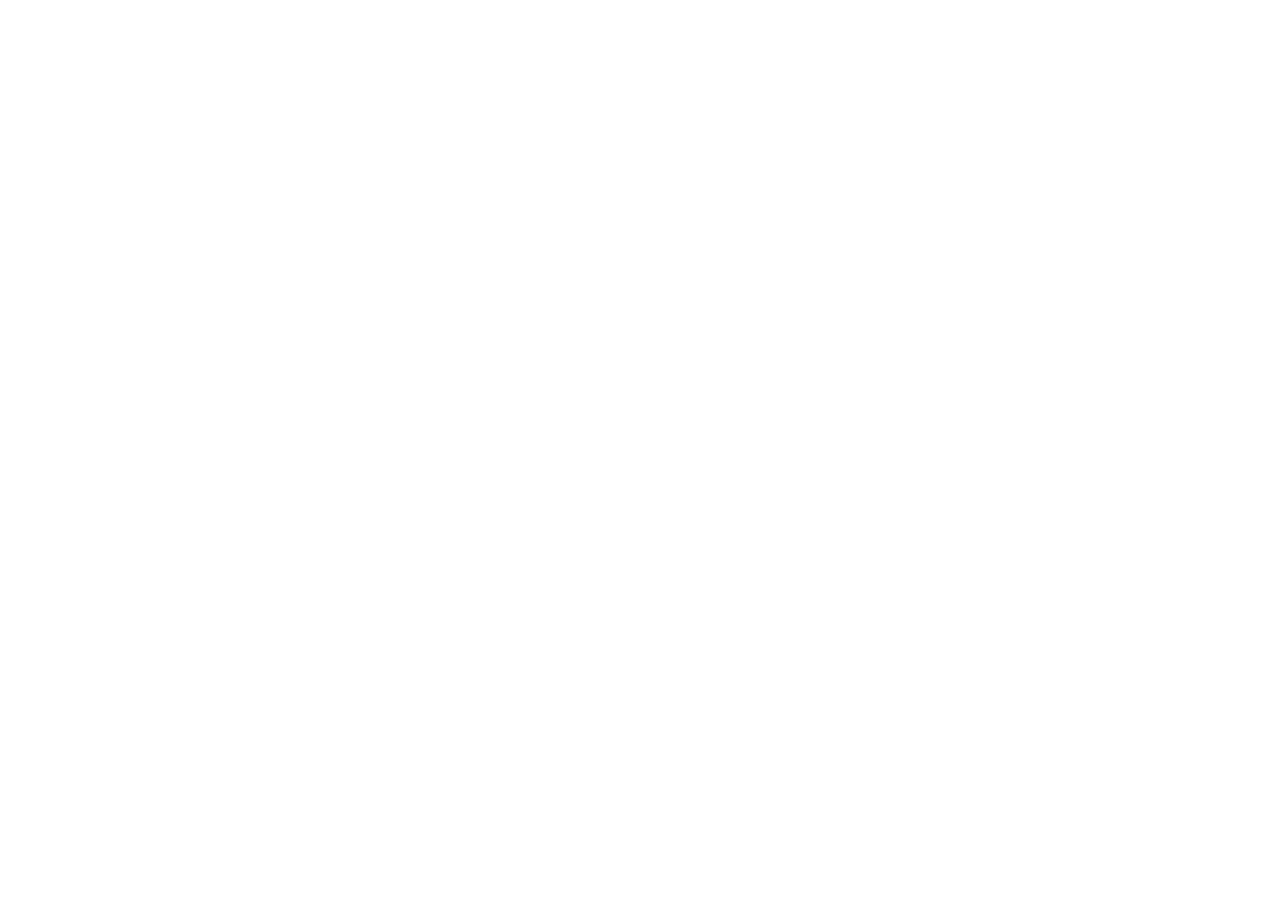
==== index.html @ a3f94c81 "[UPD] CREAZIONE FILE HTML E FILE CSS" ====
<!DOCTYPE html>
<html lang="en">
<head>
    <meta charset="UTF-8">
    <meta name="viewport" content="width=device-width, initial-scale=1.0">
    <title>Boolando</title>
    <link rel="stylesheet" href="style.css">
</head>
<body>
    
</body>
</html>
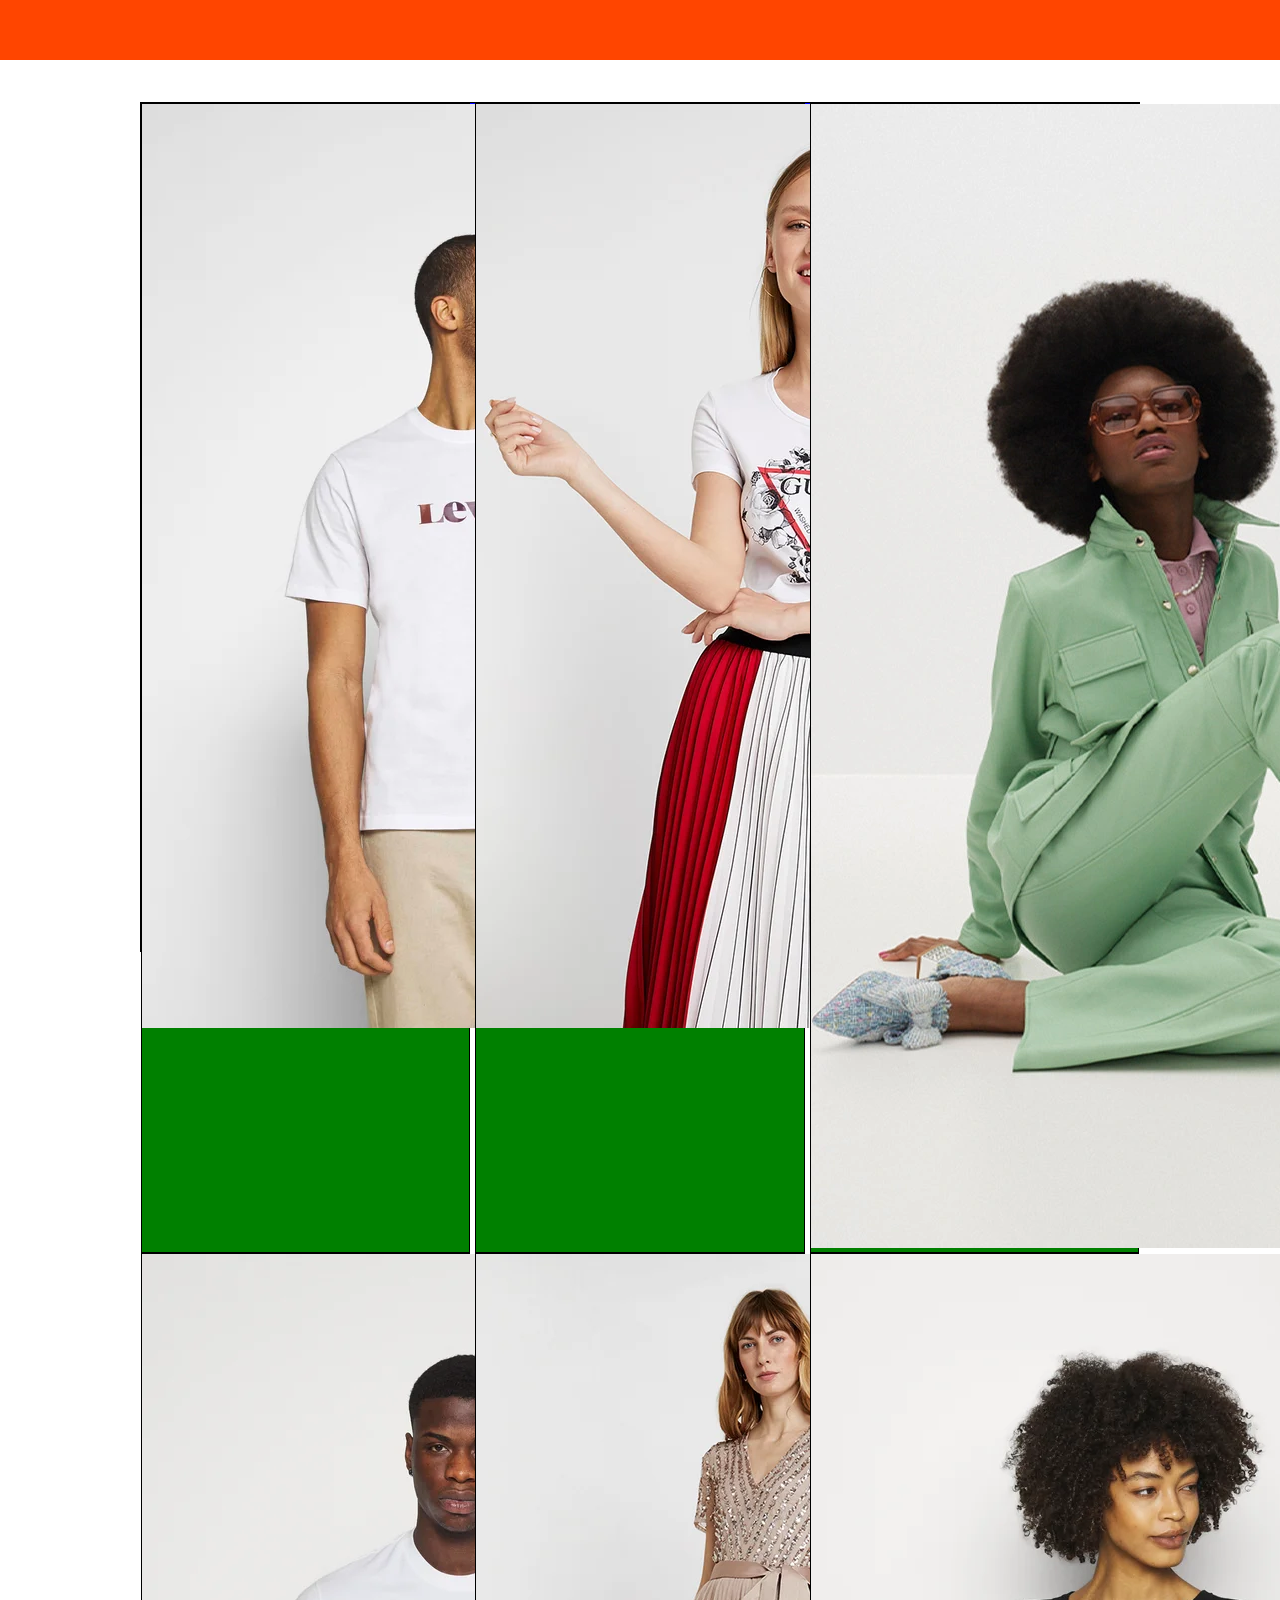
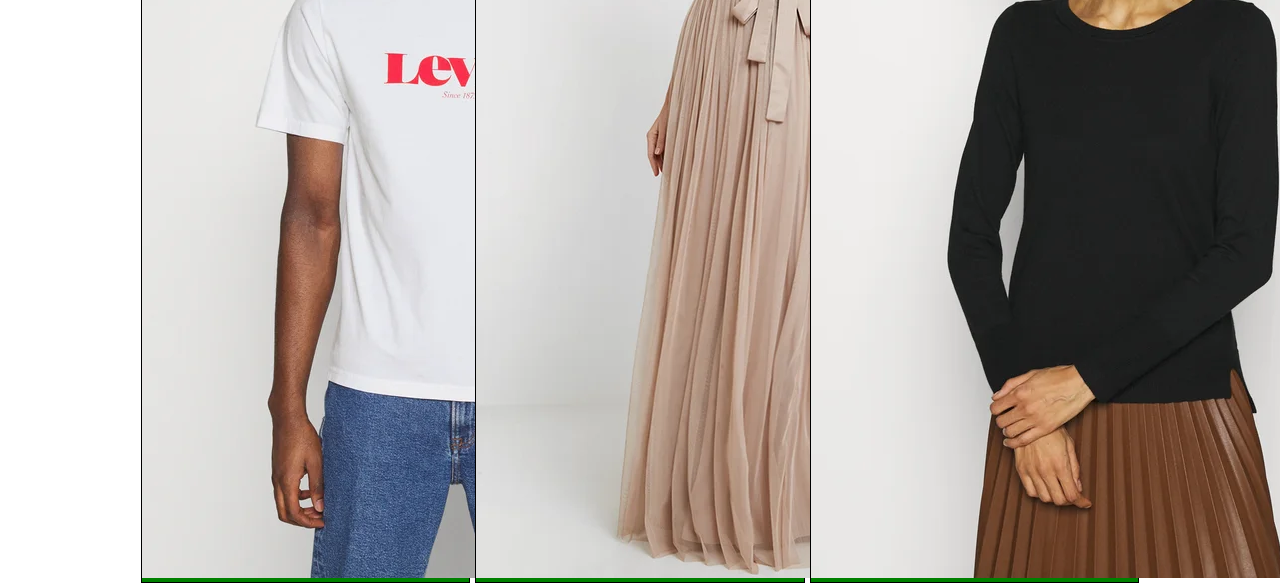
==== commit f547efe8: "[UPD] STRUTTURA CARD E CARICAMENTO FOTO" ====
--- a/index.html
+++ b/index.html
@@ -7,6 +7,44 @@
     <link rel="stylesheet" href="style.css">
 </head>
 <body>
+    <header>
+
+    </header>
+     <!-- struttura delle card e caricamento foto-->
+    <main>
+        <div class="container altezza-container bordo background-blu justify-space-between">
+            <div class="colonna-33 altezza-colonne background-green bordo">
+              <div class="card">
+                <img src="./img/1.webp" alt="">
+              </div>
+            </div>
+            <div class="colonna-33 altezza-colonne background-green bordo">
+             <div class="card">
+              <img src="./img/2.webp" alt="">
+             </div>
+            </div>
+            <div class="colonna-33 altezza-colonne background-green bordo">
+             <div class="card">
+              <img src="./img/3.webp" alt="">
+             </div>
+            </div>
+            <div class="colonna-33 altezza-colonne background-green bordo">
+             <div class="card">
+              <img src="./img/4.webp" alt="">
+             </div>
+            </div>
+            <div class="colonna-33 altezza-colonne background-green bordo">
+             <div class="card">
+              <img src="./img/5.webp" alt="">
+             </div>
+            </div>
+            <div class="colonna-33 altezza-colonne background-green bordo">
+             <div class="card">
+              <img src="./img/6.webp" alt="">
+             </div>
+            </div>
+        </div>
+    </main>
     
 </body>
 </html>
--- a/style.css
+++ b/style.css
@@ -0,0 +1,59 @@
+*{
+    margin: 0;
+    padding :0;
+    box-sizing:border-box;
+}
+
+header {
+        background-color: orangered;
+        color: white;
+        padding : 10px 0;
+        position : fixed;
+        width : 100%;
+        height : 60px;
+}
+
+main {
+    padding-top: 8%;
+}
+
+.container {
+            max-width:1000px;
+            margin : 0 auto;
+            display : flex;
+            flex-wrap: wrap;
+}
+
+.background-blu {
+       background-color: blue;
+}
+
+.bordo {
+        border : 1px solid black;
+}
+
+.altezza-container {
+                    height : 850px;
+}
+
+/* suddivisione delle colonne */
+.colonna-33 {
+            width: 33%;
+}
+
+/* spazio tra le card */
+.justify-space-between {
+                        justify-content: space-between;
+}
+
+altezza-colonne {
+                 height : 250px;
+}
+
+.background-green {
+        background-color: green;
+}
+
+.card {
+       width : 100%;
+}
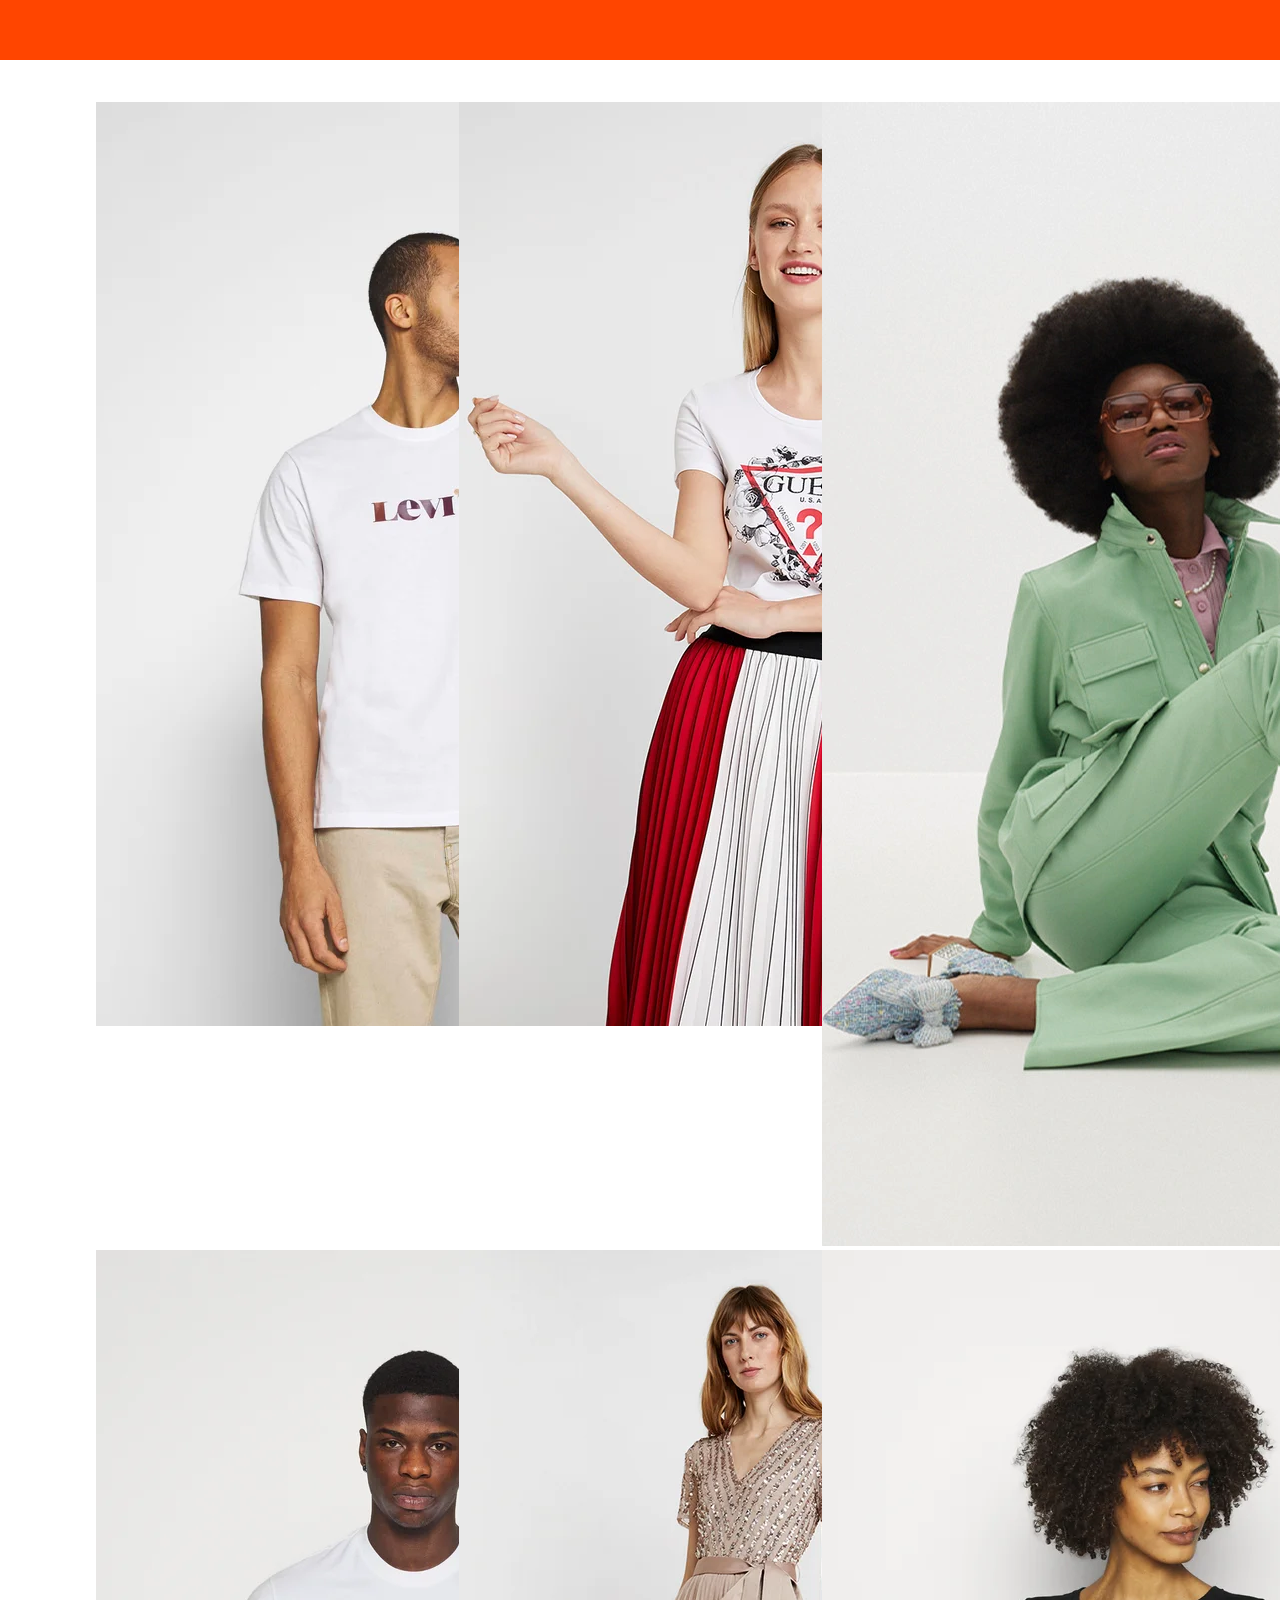
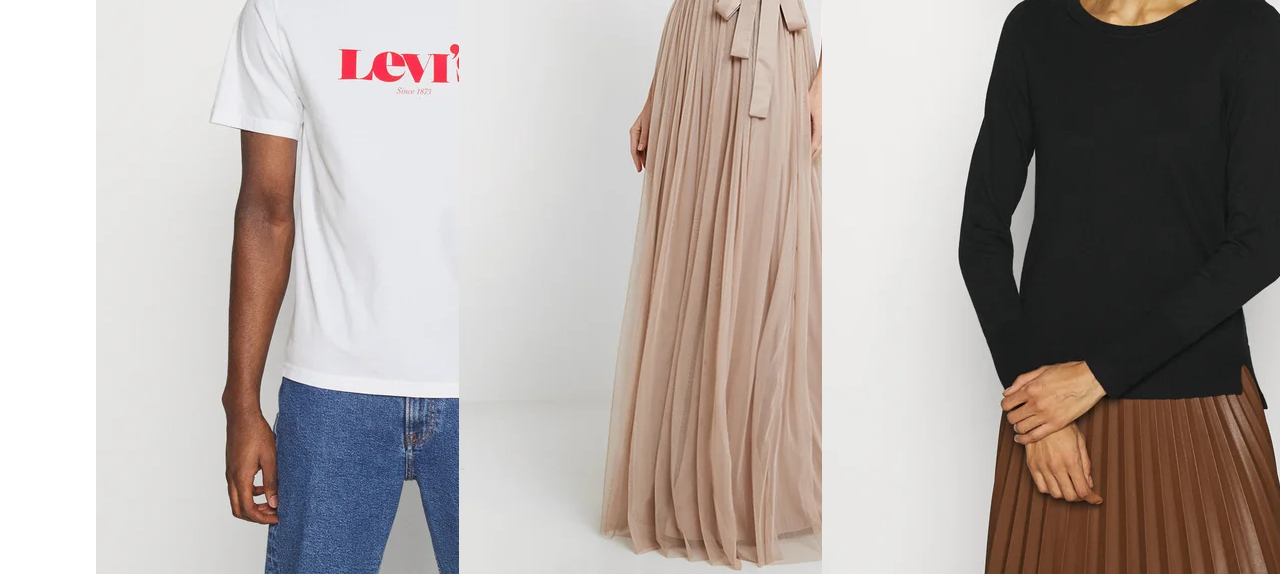
==== commit dfe64970: "[UPD] AGGIORNAMENTO AL CENTRO DELLE CARD" ====
--- a/index.html
+++ b/index.html
@@ -12,33 +12,33 @@
     </header>
      <!-- struttura delle card e caricamento foto-->
     <main>
-        <div class="container altezza-container bordo background-blu justify-space-between">
-            <div class="colonna-33 altezza-colonne background-green bordo">
+        <div class="container justify-content-center">
+            <div class="colonna-33 ">
               <div class="card">
                 <img src="./img/1.webp" alt="">
               </div>
             </div>
-            <div class="colonna-33 altezza-colonne background-green bordo">
+            <div class="colonna-33 ">
              <div class="card">
               <img src="./img/2.webp" alt="">
              </div>
             </div>
-            <div class="colonna-33 altezza-colonne background-green bordo">
+            <div class="colonna-33 ">
              <div class="card">
               <img src="./img/3.webp" alt="">
-             </div>
             </div>
-            <div class="colonna-33 altezza-colonne background-green bordo">
+            </div>
+            <div class="colonna-33 ">
              <div class="card">
               <img src="./img/4.webp" alt="">
              </div>
             </div>
-            <div class="colonna-33 altezza-colonne background-green bordo">
+            <div class="colonna-33 ">
              <div class="card">
               <img src="./img/5.webp" alt="">
              </div>
             </div>
-            <div class="colonna-33 altezza-colonne background-green bordo">
+            <div class="colonna-33 ">
              <div class="card">
               <img src="./img/6.webp" alt="">
              </div>
--- a/style.css
+++ b/style.css
@@ -18,12 +18,13 @@
 }
 
 .container {
-            max-width:1000px;
+            max-width:1100px;
             margin : 0 auto;
             display : flex;
             flex-wrap: wrap;
 }
 
+/* colore della struttura del container */
 .background-blu {
        background-color: blue;
 }
@@ -33,7 +34,7 @@
 }
 
 .altezza-container {
-                    height : 850px;
+                    height : 300px;
 }
 
 /* suddivisione delle colonne */
@@ -41,19 +42,24 @@
             width: 33%;
 }
 
-/* spazio tra le card */
-.justify-space-between {
-                        justify-content: space-between;
+/* allineamento verso il centro del contenitore */
+.justify-content-center {
+                        justify-content: center;
 }
 
 altezza-colonne {
-                 height : 250px;
+                 height : 500px;
 }
 
+/* colore della struttura delle card */
 .background-green {
         background-color: green;
 }
 
 .card {
        width : 100%;
+}
+
+.card-immagini {
+                max-width:100%;
 }
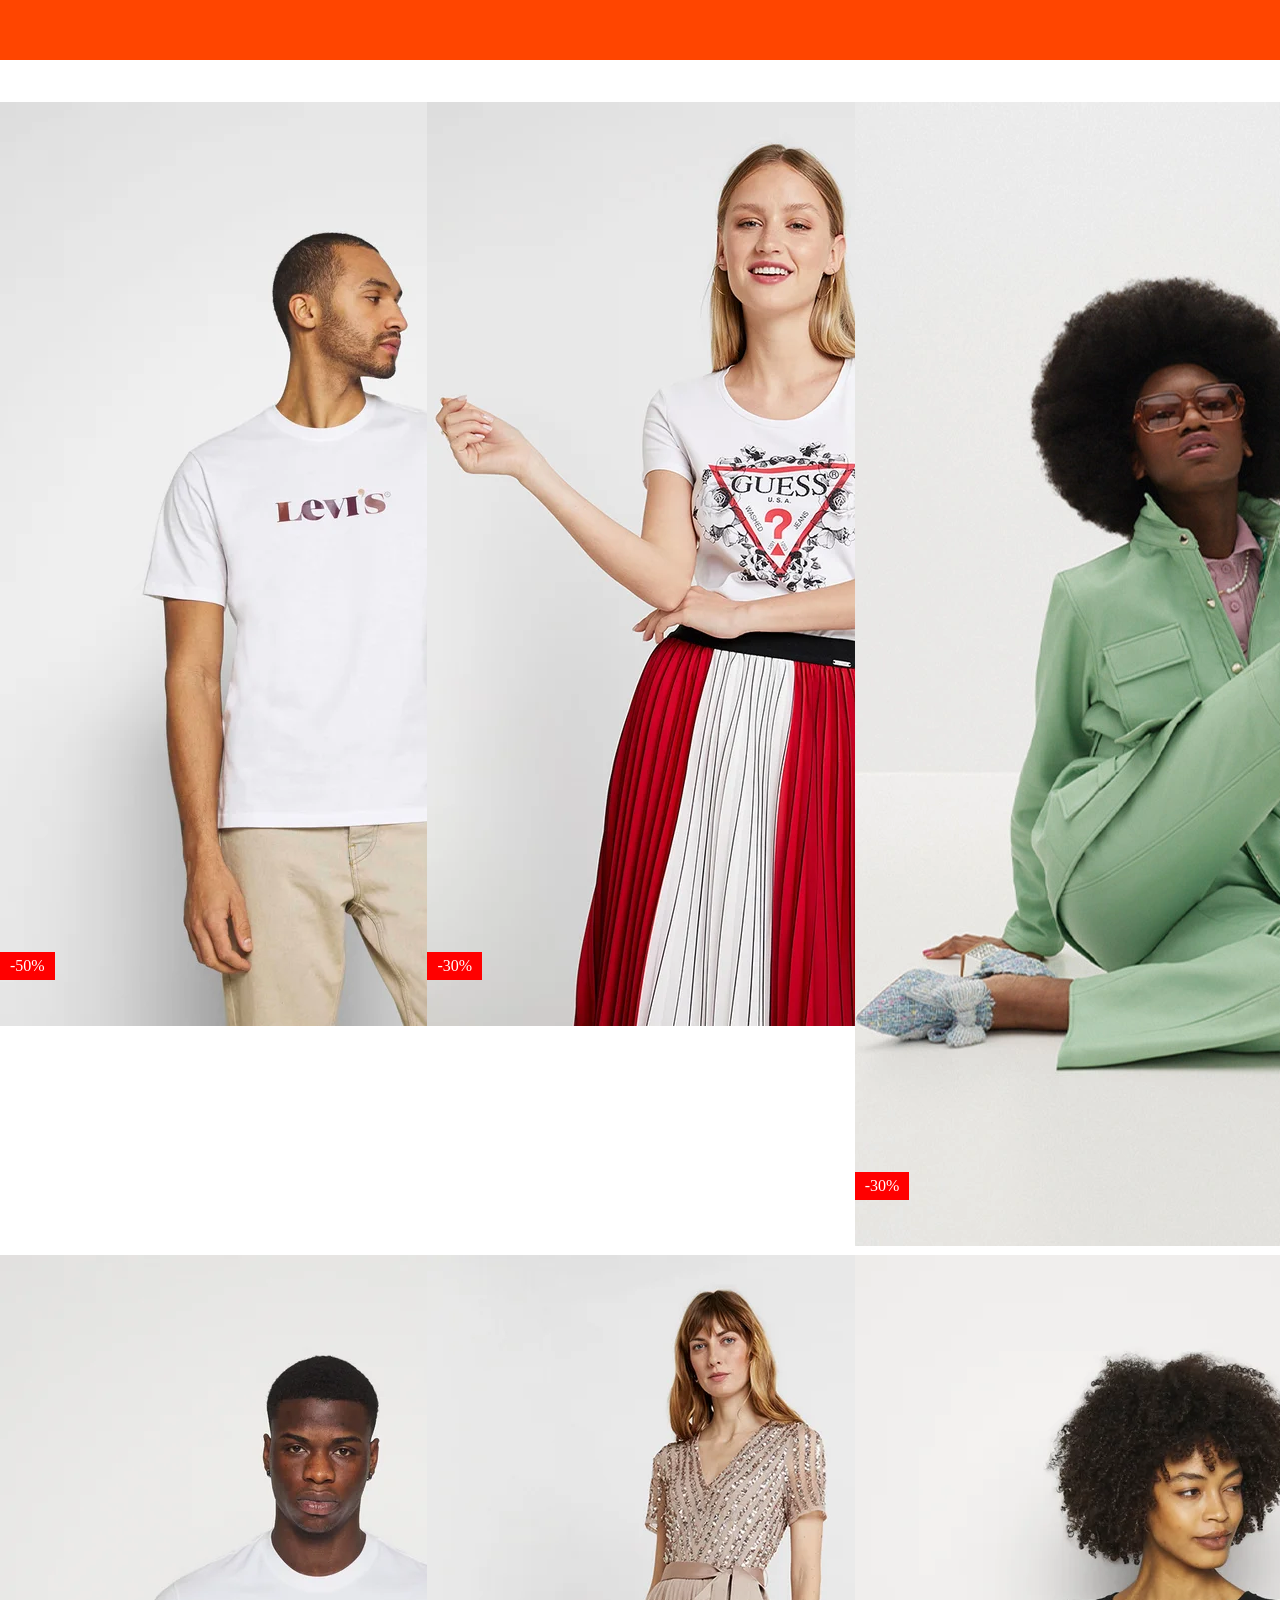
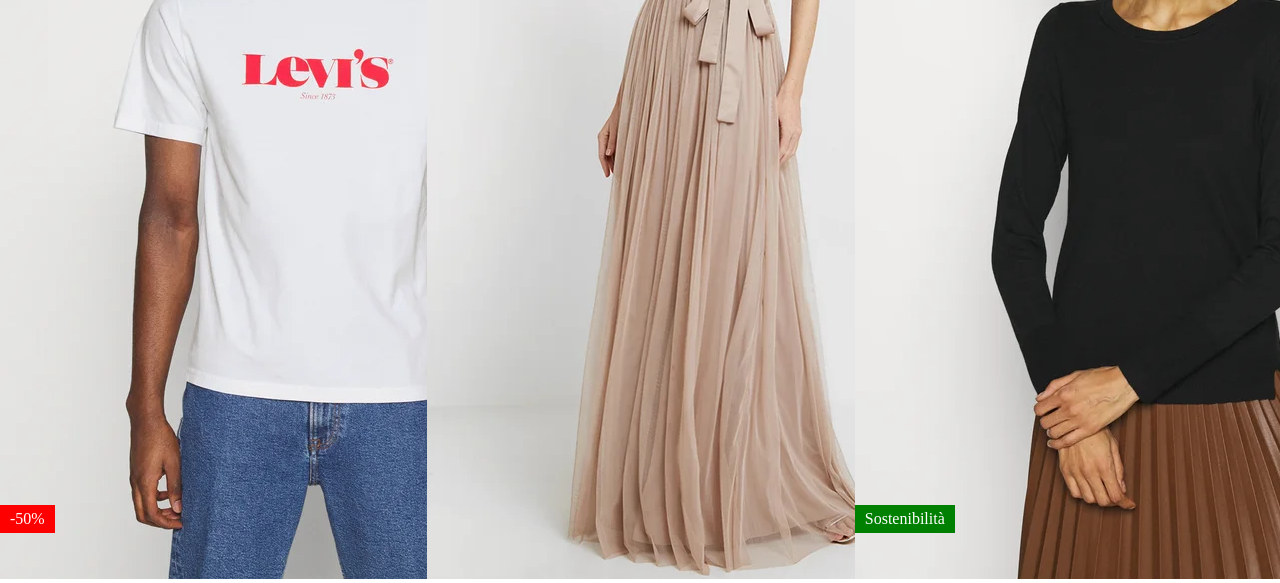
==== commit cf6aa7c9: "[UPD] PRIMA ETICHETTA AGGIUNTA" ====
--- a/index.html
+++ b/index.html
@@ -16,21 +16,33 @@
             <div class="colonna-33 ">
               <div class="card">
                 <img src="./img/1.webp" alt="">
+                <div class="etichetta etichetta-rossa">
+                  -50%
+                </div>
               </div>
             </div>
             <div class="colonna-33 ">
              <div class="card">
               <img src="./img/2.webp" alt="">
+               <div class="etichetta etichetta-rossa">
+               -30%
+               </div>
              </div>
             </div>
             <div class="colonna-33 ">
              <div class="card">
               <img src="./img/3.webp" alt="">
-            </div>
+              <div class="etichetta etichetta-rossa">
+              -30%
+              </div>
+             </div>
             </div>
             <div class="colonna-33 ">
              <div class="card">
               <img src="./img/4.webp" alt="">
+               <div class="etichetta etichetta-rossa">
+               -50%
+               </div>
              </div>
             </div>
             <div class="colonna-33 ">
@@ -41,7 +53,10 @@
             <div class="colonna-33 ">
              <div class="card">
               <img src="./img/6.webp" alt="">
-             </div>
+               <div class="etichetta etichetta-verde">
+               Sostenibilità
+               </div>
+              </div>
             </div>
         </div>
     </main>
--- a/style.css
+++ b/style.css
@@ -11,6 +11,7 @@
         position : fixed;
         width : 100%;
         height : 60px;
+        z-index : 1;
 }
 
 main {
@@ -18,23 +19,11 @@
 }
 
 .container {
-            max-width:1100px;
+            max-width:1400px;
             margin : 0 auto;
             display : flex;
             flex-wrap: wrap;
-}
-
-/* colore della struttura del container */
-.background-blu {
-       background-color: blue;
-}
-
-.bordo {
-        border : 1px solid black;
-}
-
-.altezza-container {
-                    height : 300px;
+            gap : 5px;
 }
 
 /* suddivisione delle colonne */
@@ -43,23 +32,33 @@
 }
 
 /* allineamento verso il centro del contenitore */
-.justify-content-center {
-                        justify-content: center;
+.justifi-content-center {
+                         justify-content: center;
 }
 
-altezza-colonne {
-                 height : 500px;
-}
-
-/* colore della struttura delle card */
-.background-green {
-        background-color: green;
-}
 
 .card {
        width : 100%;
+       position : relative;
 }
 
 .card-immagini {
                 max-width:100%;
+}
+
+.etichetta {
+            padding : 5px 10px;
+            color : white;
+            position : absolute;
+            bottom: 50px;
+            left : 0px;
+}
+
+
+.etichetta-rossa {
+                  background-color: red;
+}
+
+.etichetta-verde {
+                  background-color: green;
 }
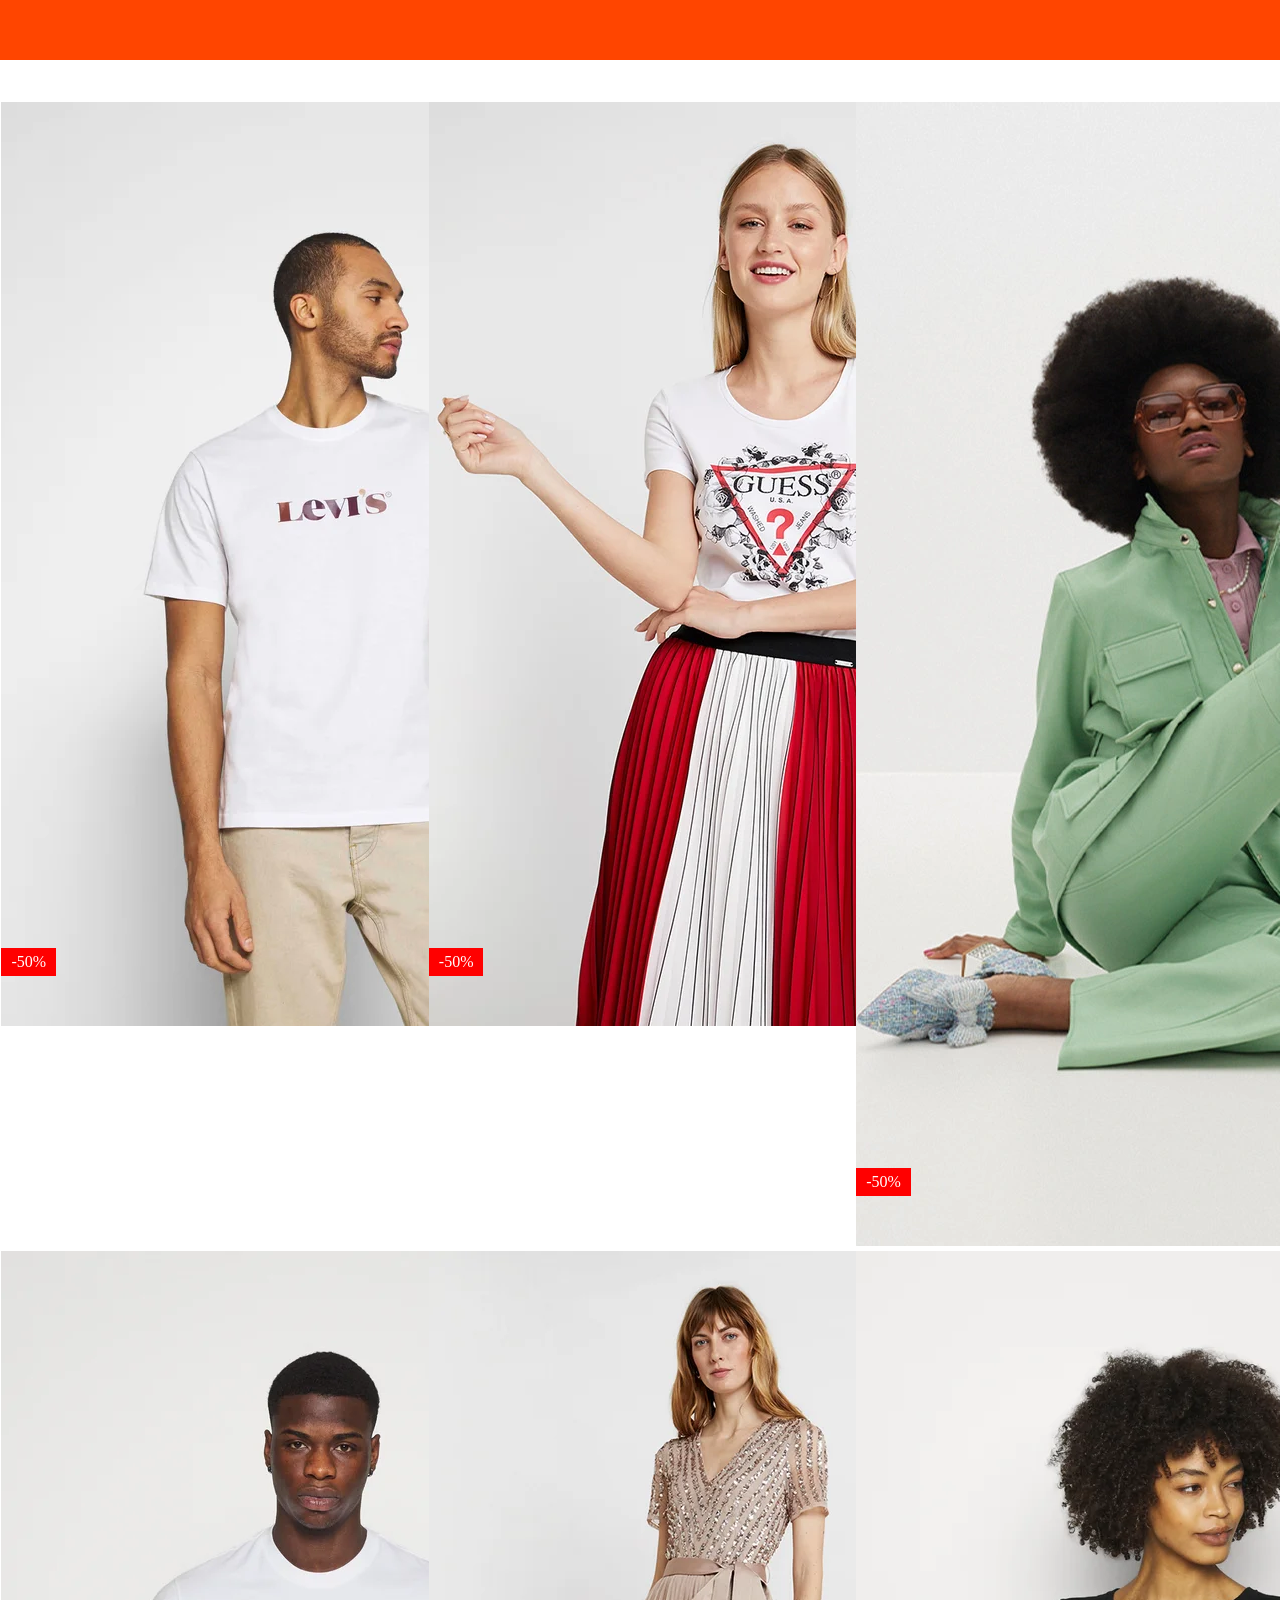
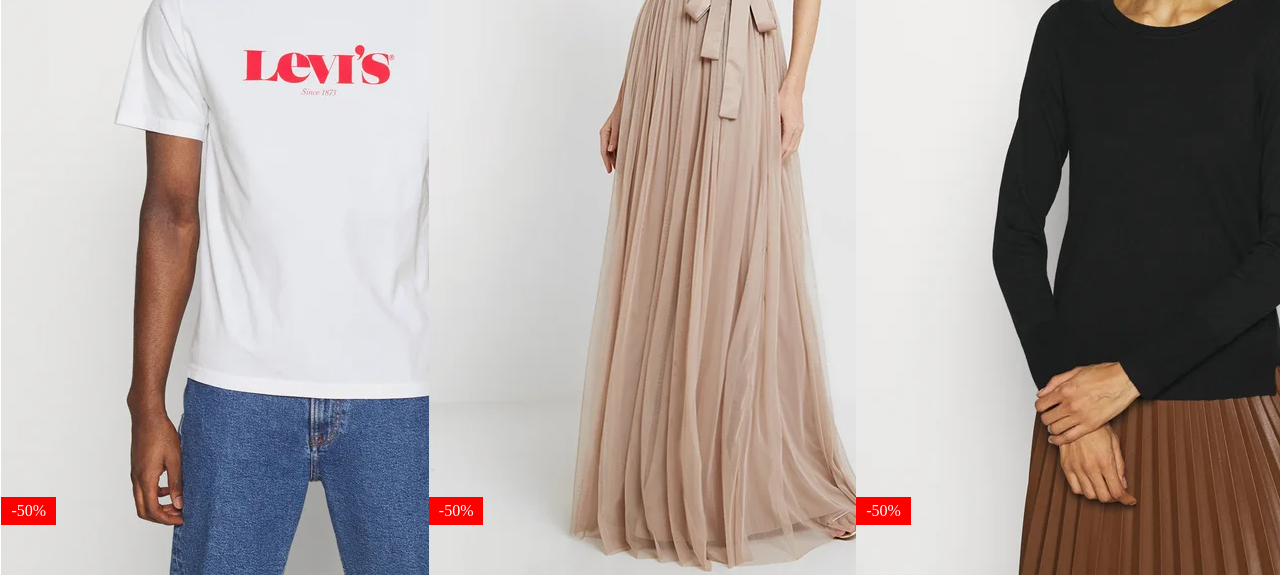
==== commit 4e00deaf: "[UPD] HOVER FATTO" ====
--- a/index.html
+++ b/index.html
@@ -8,54 +8,81 @@
 </head>
 <body>
     <header>
-
+      
     </header>
      <!-- struttura delle card e caricamento foto-->
     <main>
         <div class="container justify-content-center">
             <div class="colonna-33 ">
               <div class="card">
-                <img src="./img/1.webp" alt="">
-                <div class="etichetta etichetta-rossa">
-                  -50%
-                </div>
+                  <div class="card-immagine">
+                   <img class="fronte" src="./img/1.webp" alt="">
+                   <img class="retro" src="./img/1b.webp" alt="">
+                   <div class="etichetta etichetta-rossa">
+                   -50%
+                   </div>
+                   <div class="overlay"></div>
+                  </div>
               </div>
             </div>
             <div class="colonna-33 ">
-             <div class="card">
-              <img src="./img/2.webp" alt="">
-               <div class="etichetta etichetta-rossa">
-               -30%
-               </div>
-             </div>
+              <div class="card">
+                  <div class="card-immagine">
+                   <img class="fronte" src="./img/2.webp" alt="">
+                   <img class="retro" src="./img/2b.webp" alt="">
+                   <div class="etichetta etichetta-rossa">
+                   -50%
+                   </div>
+                   <div class="overlay"></div>
+                  </div>
+              </div>
             </div>
             <div class="colonna-33 ">
-             <div class="card">
-              <img src="./img/3.webp" alt="">
-              <div class="etichetta etichetta-rossa">
-              -30%
+              <div class="card">
+                  <div class="card-immagine">
+                   <img class="fronte" src="./img/3.webp" alt="">
+                   <img class="retro" src="./img/3b.webp" alt="">
+                   <div class="etichetta etichetta-rossa">
+                   -50%
+                   </div>
+                   <div class="overlay"></div>
+                  </div>
               </div>
-             </div>
             </div>
             <div class="colonna-33 ">
-             <div class="card">
-              <img src="./img/4.webp" alt="">
-               <div class="etichetta etichetta-rossa">
-               -50%
-               </div>
-             </div>
+              <div class="card">
+                  <div class="card-immagine">
+                   <img class="fronte" src="./img/4.webp" alt="">
+                   <img class="retro" src="./img/4b.webp" alt="">
+                   <div class="etichetta etichetta-rossa">
+                   -50%
+                   </div>
+                   <div class="overlay"></div>
+                  </div>
+              </div>
             </div>
             <div class="colonna-33 ">
-             <div class="card">
-              <img src="./img/5.webp" alt="">
-             </div>
+              <div class="card">
+                  <div class="card-immagine">
+                   <img class="fronte" src="./img/5.webp" alt="">
+                   <img class="retro" src="./img/5b.webp" alt="">
+                   <div class="etichetta etichetta-rossa">
+                   -50%
+                   </div>
+                   <div class="overlay"></div>
+                  </div>
+              </div>
             </div>
             <div class="colonna-33 ">
-             <div class="card">
-              <img src="./img/6.webp" alt="">
-               <div class="etichetta etichetta-verde">
-               Sostenibilità
-               </div>
+              <div class="card">
+                  <div class="card-immagine">
+                   <img class="fronte" src="./img/6.webp" alt="">
+                   <img class="retro" src="./img/6b.webp" alt="">
+                   <div class="etichetta etichetta-rossa">
+                   -50%
+                   </div>
+                   <div class="overlay"></div>
+                  </div>
               </div>
             </div>
         </div>
--- a/style.css
+++ b/style.css
@@ -32,7 +32,7 @@
 }
 
 /* allineamento verso il centro del contenitore */
-.justifi-content-center {
+.justify-content-center {
                          justify-content: center;
 }
 
@@ -61,4 +61,35 @@
 
 .etichetta-verde {
                   background-color: green;
+}
+
+.overlay {
+          width : 100%;
+          height : 100%;
+          background-color: rgba(0,0,0,0.5);
+          position : absolute;
+          top : 0;
+          color: white;
+          font-size : 30px;
+          opacity : 0;
+}
+
+.card:hover .overlay {
+                      opacity : 1;
+}
+
+.card:hover .fronte {
+                     display : none;
+}
+
+.card:hover .retro {
+    display : block;
+}
+
+.fronte {
+         display: block;
+}
+
+.retro {
+    display: none;
 }
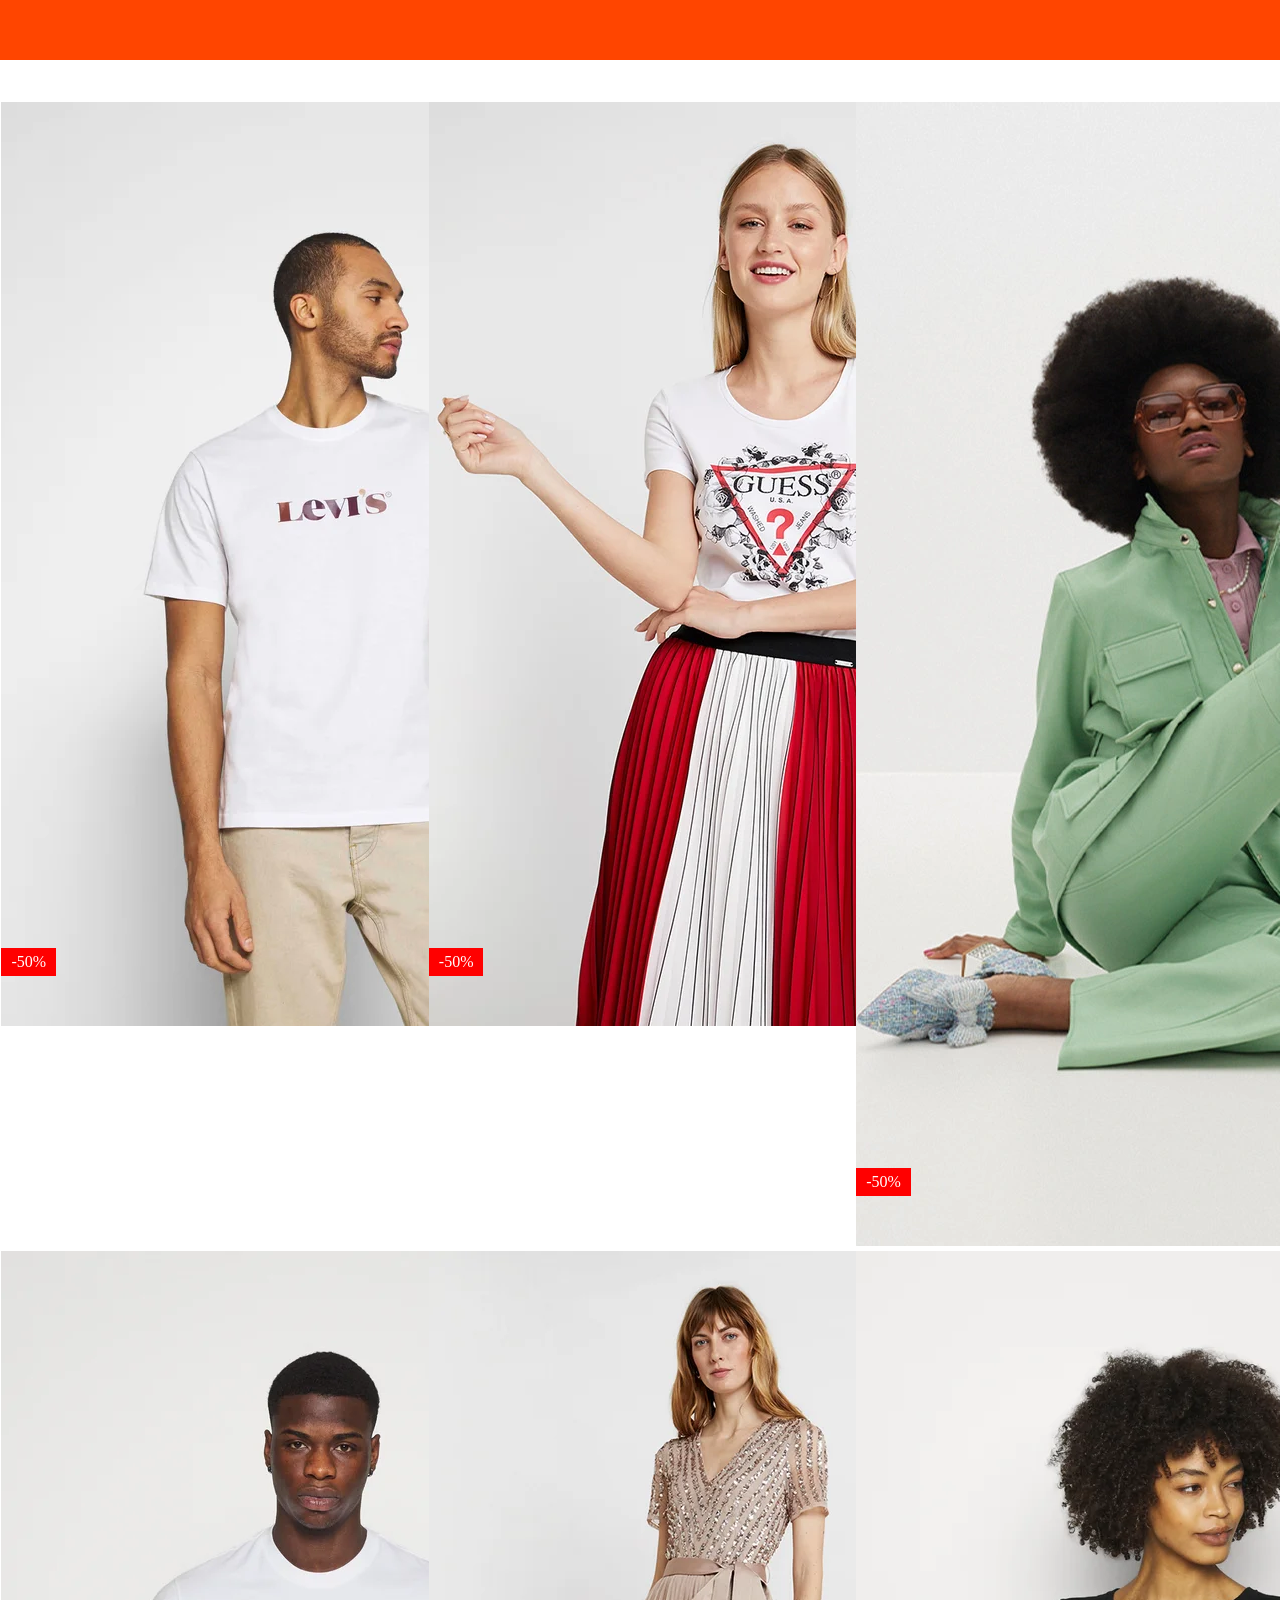
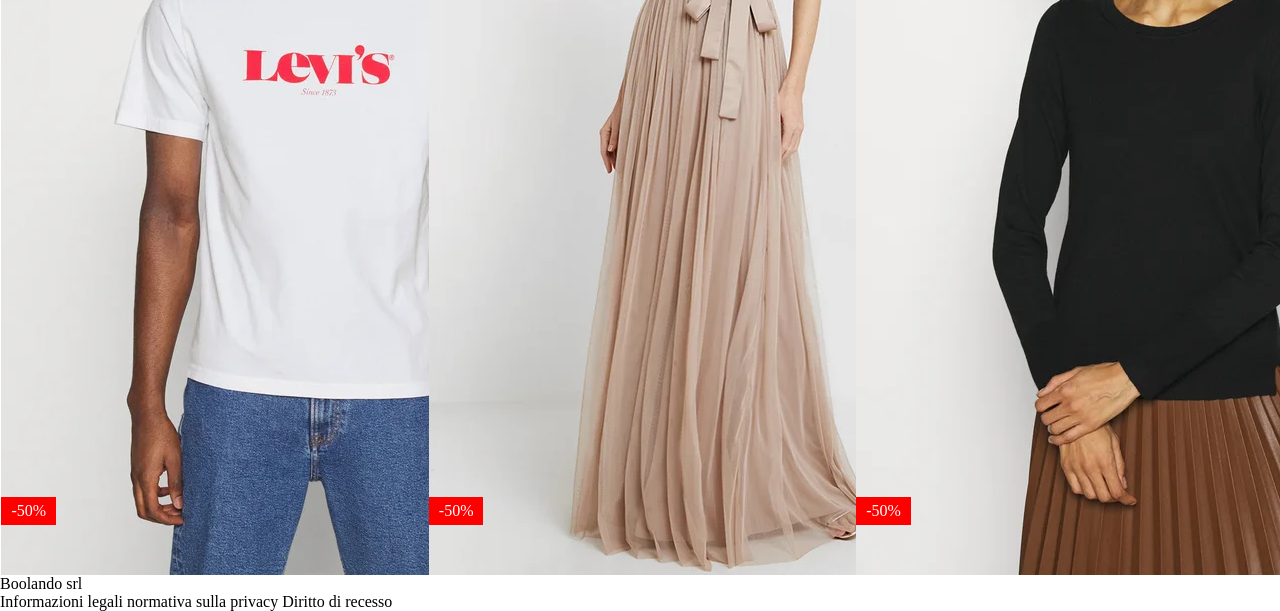
==== commit 743c7529: "[UPD] FOOTER DA COMPLETARE" ====
--- a/index.html
+++ b/index.html
@@ -87,6 +87,12 @@
             </div>
         </div>
     </main>
-    
+    <footer>
+      <div>
+        <div>Boolando srl</div>
+        <span>Informazioni legali normativa sulla privacy Diritto di recesso</span>
+
+      </div>
+    </footer>
 </body>
 </html>
--- a/style.css
+++ b/style.css
@@ -52,8 +52,8 @@
             position : absolute;
             bottom: 50px;
             left : 0px;
+            
 }
-
 
 .etichetta-rossa {
                   background-color: red;
@@ -92,4 +92,7 @@
 
 .retro {
     display: none;
-}+}
+
+
+
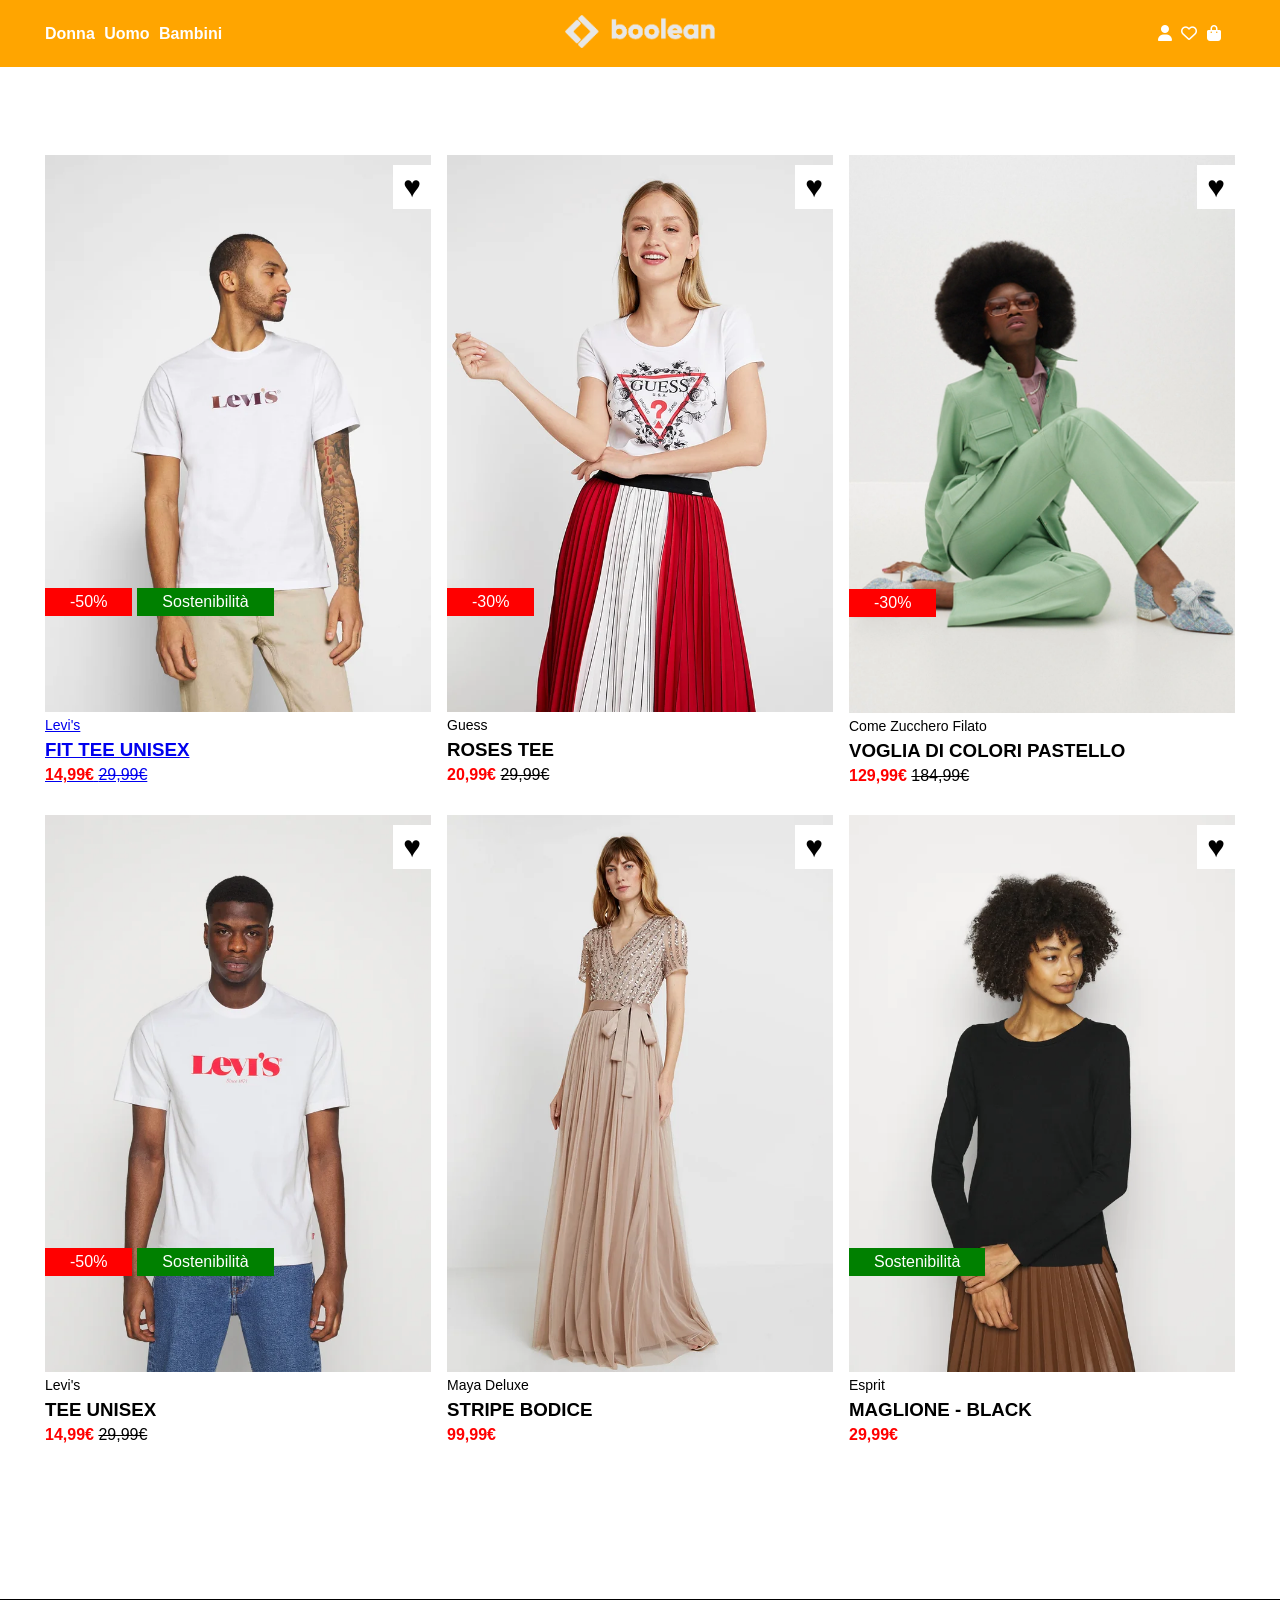
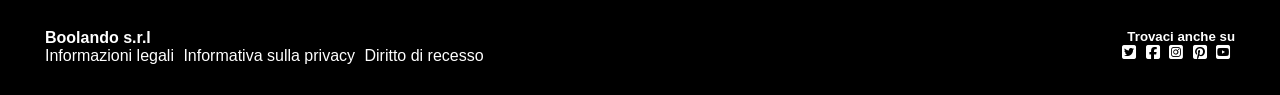
==== commit b1fea8f8: "[UPD] CORREZIONE DEL PROFESSORE" ====
--- a/index.html
+++ b/index.html
@@ -3,95 +3,173 @@
 <head>
     <meta charset="UTF-8">
     <meta name="viewport" content="width=device-width, initial-scale=1.0">
+    <link rel="stylesheet" href="style.css">
+    <link rel="stylesheet" href="https://cdnjs.cloudflare.com/ajax/libs/font-awesome/6.7.2/css/all.min.css" 
+    integrity="sha512-Evv84Mr4kqVGRNSgIGL/F/aIDqQb7xQ2vcrdIwxfjThSH8CSR7PBEakCr51Ck+w+/U6swU2Im1vVX0SVk9ABhg==
+    " crossorigin="anonymous" referrerpolicy="no-referrer" />
     <title>Boolando</title>
-    <link rel="stylesheet" href="style.css">
 </head>
 <body>
     <header>
-      
-    </header>
-     <!-- struttura delle card e caricamento foto-->
-    <main>
-        <div class="container justify-content-center">
-            <div class="colonna-33 ">
-              <div class="card">
-                  <div class="card-immagine">
-                   <img class="fronte" src="./img/1.webp" alt="">
-                   <img class="retro" src="./img/1b.webp" alt="">
-                   <div class="etichetta etichetta-rossa">
-                   -50%
-                   </div>
-                   <div class="overlay"></div>
-                  </div>
+        <div class="container justify-content-between align-items-center">
+            <div class="col-33 ">
+             <div class="content-header">
+              <ul>
+                <li><a href="#">Donna</a></li>
+                <li><a href="#">Uomo</a></li>
+                <li><a href="#">Bambini</a></li>
+              </ul>
+             </div>
+            </div>
+            <div class="col-33 ">
+              <div class="content-header text-center">
+                <img class="logo" src="./img/boolean-logo.png" alt="">
               </div>
             </div>
-            <div class="colonna-33 ">
-              <div class="card">
-                  <div class="card-immagine">
-                   <img class="fronte" src="./img/2.webp" alt="">
-                   <img class="retro" src="./img/2b.webp" alt="">
-                   <div class="etichetta etichetta-rossa">
-                   -50%
-                   </div>
-                   <div class="overlay"></div>
-                  </div>
-              </div>
-            </div>
-            <div class="colonna-33 ">
-              <div class="card">
-                  <div class="card-immagine">
-                   <img class="fronte" src="./img/3.webp" alt="">
-                   <img class="retro" src="./img/3b.webp" alt="">
-                   <div class="etichetta etichetta-rossa">
-                   -50%
-                   </div>
-                   <div class="overlay"></div>
-                  </div>
-              </div>
-            </div>
-            <div class="colonna-33 ">
-              <div class="card">
-                  <div class="card-immagine">
-                   <img class="fronte" src="./img/4.webp" alt="">
-                   <img class="retro" src="./img/4b.webp" alt="">
-                   <div class="etichetta etichetta-rossa">
-                   -50%
-                   </div>
-                   <div class="overlay"></div>
-                  </div>
-              </div>
-            </div>
-            <div class="colonna-33 ">
-              <div class="card">
-                  <div class="card-immagine">
-                   <img class="fronte" src="./img/5.webp" alt="">
-                   <img class="retro" src="./img/5b.webp" alt="">
-                   <div class="etichetta etichetta-rossa">
-                   -50%
-                   </div>
-                   <div class="overlay"></div>
-                  </div>
-              </div>
-            </div>
-            <div class="colonna-33 ">
-              <div class="card">
-                  <div class="card-immagine">
-                   <img class="fronte" src="./img/6.webp" alt="">
-                   <img class="retro" src="./img/6b.webp" alt="">
-                   <div class="etichetta etichetta-rossa">
-                   -50%
-                   </div>
-                   <div class="overlay"></div>
-                  </div>
+            <div class="col-33 ">
+              <div class="content-header">
+                <ul class="text-right">
+                  <li><i class="fas fa-user"></i></li>
+                  <li><i class="fa-regular fa-heart"></i></li>
+                  <li><i class="fa-solid fa-bag-shopping"></i></li>
+                  <li></li>
+                </ul>
               </div>
             </div>
         </div>
+    </header>
+    <main>
+      <div class="container flex-wrap justify-content-between">
+        <div class="col-33 ">
+<!-- BONUS AD ESEMPIO SU QUESTA CARD CON CUORICINO NERO DA MODIFICARE SU CSS SICCOME COL TAG a DIVENTA BLU -->
+         <a href="#">
+          <div class="card">
+            <div class="card-image">
+                <img class="front-image img-fluid" src="./img/1.webp" alt="">
+                <img class="back-image img-fluid" src="./img/1b.webp" alt="">
+                <div class="labels">
+                  <div class="label bg-red">-50%</div>
+                  <div class="label bg-green">Sostenibilità</div>
+                </div>
+                <div class="favourite">&hearts;</div>
+            </div>
+            <div class="card-text">
+              <span class="brand">Levi's</span>
+              <h3 class="name">Fit Tee Unisex</h3>
+              <strong class="price">14,99&euro;</strong> <del>29,99&euro;</del> </strong>
+            </div>
+          </div>
+         </a>
+        </div>
+        <div class="col-33 ">
+          <div class="card">
+            <div class="card-image">
+                <img class="front-image img-fluid" src="./img/2.webp" alt="">
+                <img class="back-image img-fluid" src="./img/2b.webp" alt="">
+                <div class="labels">
+                  <div class="label bg-red">-30%</div>
+                </div>
+                <div class="favourite">&hearts;</div>
+            </div>
+            <div class="card-text">
+              <span class="brand">Guess</span>
+              <h3 class="name">Roses Tee</h3>
+              <strong class="price">20,99&euro;</strong> <del>29,99&euro;</del> </strong>
+            </div>
+          </div>
+        </div>
+        <div class="col-33 ">
+          <div class="card">
+            <div class="card-image">
+                <img class="front-image img-fluid" src="./img/3.webp" alt="">
+                <img class="back-image img-fluid" src="./img/3b.webp" alt="">
+                <div class="labels">
+                  <div class="label bg-red">-30%</div>
+                </div>
+                <div class="favourite">&hearts;</div>
+            </div>
+            <div class="card-text">
+              <span class="brand">Come Zucchero Filato</span>
+              <h3 class="name">Voglia Di Colori Pastello</h3>
+              <strong class="price">129,99&euro;</strong> <del>184,99&euro;</del> </strong>
+            </div>
+          </div>
+        </div>
+        <div class="col-33 ">
+          <div class="card">
+            <div class="card-image">
+                <img class="front-image img-fluid" src="./img/4.webp" alt="">
+                <img class="back-image img-fluid" src="./img/4b.webp" alt="">
+                <div class="labels">
+                  <div class="label bg-red">-50%</div>
+                  <div class="label bg-green">Sostenibilità</div>
+                </div>
+                <div class="favourite">&hearts;</div>
+            </div>
+            <div class="card-text">
+              <span class="brand">Levi's</span>
+              <h3 class="name">Tee Unisex</h3>
+              <strong class="price">14,99&euro;</strong> <del>29,99&euro;</del> </strong>
+            </div>
+          </div>
+        </div>
+        <div class="col-33 ">
+          <div class="card">
+            <div class="card-image">
+                <img class="front-image img-fluid" src="./img/5.webp" alt="">
+                <img class="back-image img-fluid" src="./img/5b.webp" alt="">
+                <div class="favourite">&hearts;</div>
+            </div>
+            <div class="card-text">
+              <span class="brand">Maya Deluxe</span>
+              <h3 class="name">Stripe Bodice</h3>
+              <strong class="price">99,99&euro;</strong>
+            </div>
+          </div>
+        </div>
+        <div class="col-33 ">
+          <div class="card">
+            <div class="card-image">
+                <img class="front-image img-fluid" src="./img/6.webp" alt="">
+                <img class="back-image img-fluid" src="./img/6b.webp" alt="">
+                <div class="labels">
+                  <div class="label bg-green">Sostenibilità</div>
+                </div>
+                <div class="favourite">&hearts;</div>
+            </div>
+            <div class="card-text">
+              <span class="brand">Esprit</span>
+              <h3 class="name">Maglione - Black</h3>
+              <strong class="price">29,99&euro;</strong>
+            </div>
+          </div>
+        </div>
+    </div>
     </main>
     <footer>
-      <div>
-        <div>Boolando srl</div>
-        <span>Informazioni legali normativa sulla privacy Diritto di recesso</span>
-
+      <div class="container">
+        <div class="col-50">
+          <div class="content">
+            <h4>Boolando s.r.l</h4>
+            <ul>
+              <li>Informazioni legali</li>
+              <li>Informativa sulla privacy</li>
+              <li>Diritto di recesso</li>
+            </ul>
+          </div>
+        </div>
+        <div class="col-50">
+          <div class="content text-right">
+            <h5>Trovaci anche su</h5>
+            <ul>
+              <li><i class="fa-brands fa-twitter-square"></i></li>
+              <li><i class="fa-brands fa-facebook-square"></i></li>
+              <li><i class="fa-brands fa-instagram-square"></i></li>
+              <li><i class="fa-brands fa-pinterest-square"></i></li>
+              <li><i class="fa-brands fa-youtube-square"></i></li>
+            </ul>
+          </div>
+        </div>
       </div>
     </footer>
 </body>
--- a/style.css
+++ b/style.css
@@ -4,95 +4,166 @@
     box-sizing:border-box;
 }
 
-header {
-        background-color: orangered;
-        color: white;
-        padding : 10px 0;
-        position : fixed;
-        width : 100%;
-        height : 60px;
-        z-index : 1;
+body{
+    font-family: Arial, Helvetica, sans-serif;
 }
 
-main {
-    padding-top: 8%;
+header{
+    background-color: orange;
+    padding : 10px 0;
+    position : fixed;
+    top : 0;
+    left : 0;
+    width: 100%;
+    z-index : 1;
 }
 
-.container {
-            max-width:1400px;
-            margin : 0 auto;
-            display : flex;
-            flex-wrap: wrap;
-            gap : 5px;
+footer{
+    background-color: black;
+    padding : 25px 0;
 }
 
-/* suddivisione delle colonne */
-.colonna-33 {
-            width: 33%;
+main{
+    padding : 150px 0;
 }
 
-/* allineamento verso il centro del contenitore */
-.justify-content-center {
-                         justify-content: center;
+.container{
+    display: flex;
+    max-width: 1200px;
+    margin: 0 auto;
+    row-gap : 20px;
 }
 
-
-.card {
-       width : 100%;
-       position : relative;
+.col-33{
+    width: 33%;
 }
 
-.card-immagini {
-                max-width:100%;
+.col-50{
+    width: 50%;
 }
 
-.etichetta {
-            padding : 5px 10px;
-            color : white;
-            position : absolute;
-            bottom: 50px;
-            left : 0px;
-            
+.content-header, .content, .card{
+    padding : 5px;
 }
 
-.etichetta-rossa {
-                  background-color: red;
+.justify-content-between{
+    justify-content: space-between;
 }
 
-.etichetta-verde {
-                  background-color: green;
+.align-items-center{
+    align-items: center;
 }
 
-.overlay {
-          width : 100%;
-          height : 100%;
-          background-color: rgba(0,0,0,0.5);
-          position : absolute;
-          top : 0;
-          color: white;
-          font-size : 30px;
-          opacity : 0;
+.flex-wrap{
+    flex-wrap : wrap;
 }
 
-.card:hover .overlay {
-                      opacity : 1;
+.img-fluid{
+    max-width: 100%;
 }
 
-.card:hover .fronte {
-                     display : none;
+.text-center{
+    text-align: center;
 }
 
-.card:hover .retro {
-    display : block;
+.text-right{
+    text-align: right;
 }
 
-.fronte {
-         display: block;
+.content-header ul, footer ul{
+    list-style-type : none;
 }
 
-.retro {
+.content-header ul li, footer ul li{
+      display: inline-block;
+      margin-right : 5px;
+      color : white;
+}
+
+.content-header ul li a{
+    color : white;
+    font-weight: 700;
+    text-decoration: none;
+}
+
+.content-header ul li i{
+    color : white;
+}
+
+.logo{
+    width: 150px;
+}
+
+.front-image{
+    /* VALORE DI DEFAULT */
+    display: inline-block;
+}
+
+.back-image{
     display: none;
 }
 
+.card:hover .front-image{
+    display: none;
+}
 
+.card:hover .back-image{
+    display: inline-block;
+}
 
+.card-image{
+    position : relative;
+}
+
+.labels{
+    display: flex;
+    position : absolute;
+    bottom : 100px;
+    left : 0;
+}
+
+.label{
+    padding : 5px 25px;
+    color: white;
+    margin-right: 5px;
+}
+
+.bg-green{
+    background-color: green;
+}
+
+.bg-red{
+    background-color: red;
+}
+
+.favourite{
+    background-color: white;
+    font-size : 30px;
+    padding : 5px 10px;
+    position : absolute;
+    top : 10px;
+    right: 0px;
+    color : black;
+}
+
+.favourite:hover{
+    color : red;
+}
+
+.brand{
+    font-size : 14px;
+}
+
+h3{
+    text-transform: uppercase;
+    margin : 5px 0;
+}
+
+h4, h5{
+    color : white;
+}
+
+.price{
+    color : red;
+}
+
